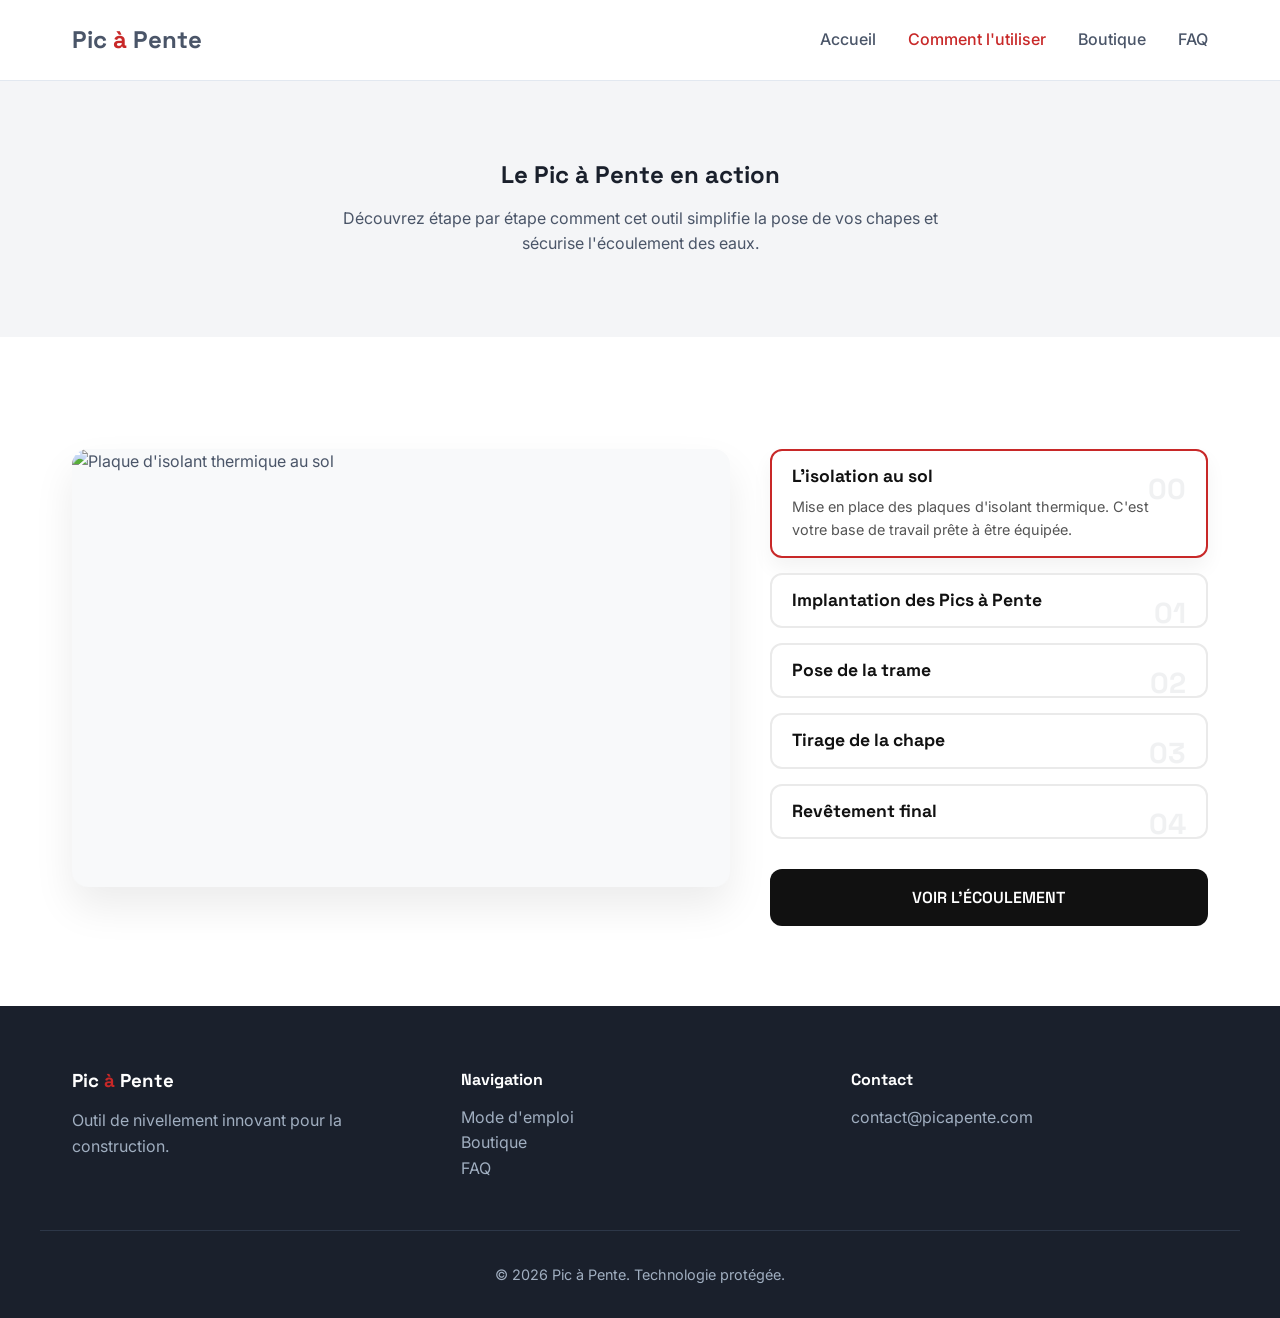
==== guide.html @ 2825bd61 "Add files via upload" ====
<!DOCTYPE html>
<html lang="fr">
<head>
    <meta charset="UTF-8">
    <meta name="viewport" content="width=device-width, initial-scale=1.0">
    <title>Comment utiliser le Pic à Pente</title>
    <link href="https://fonts.googleapis.com/css2?family=Inter:wght@400;500;600&family=Space+Grotesk:wght@500;600;700&display=swap" rel="stylesheet">
    <link rel="stylesheet" href="style.css">
    
    <!-- Styles spécifiques au visualiseur interactif -->
    <style>
        .helix-viewer {
            display: grid;
            grid-template-columns: 1.5fr 1fr;
            gap: 40px;
            align-items: start;
            margin-top: 2rem;
        }

        /* Zone d'affichage 3D */
        .viewer-display {
            position: relative;
            background: #f8f9fa;
            border-radius: 16px;
            aspect-ratio: 3 / 2;
            overflow: hidden;
            box-shadow: 0 20px 40px rgba(0,0,0,0.08);
        }

        .layer {
            position: absolute;
            top: 0;
            left: 0;
            width: 100%;
            height: 100%;
            object-fit: cover;
            opacity: 0;
            transition: opacity 0.5s ease-in-out;
            pointer-events: none;
        }

        .layer.active {
            opacity: 1;
            z-index: 2;
        }

        /* Panneau de contrôle */
        .viewer-controls {
            display: flex;
            flex-direction: column;
            gap: 15px;
        }

        .phase-card {
            background: #ffffff;
            border: 2px solid #eaeaea;
            padding: 15px 20px;
            border-radius: 12px;
            cursor: pointer;
            transition: all 0.3s ease;
            position: relative;
        }

        .phase-card:hover {
            background: #fcfcfc;
            border-color: #dcdcdc;
        }

        /* Utilisation de la couleur rouge de ta charte */
        .phase-card.active {
            border-color: var(--red, #C82828);
            box-shadow: 0 10px 20px rgba(0,0,0,0.05);
        }

        .phase-card h4 {
            margin: 0;
            font-size: 1.1rem;
            font-family: 'Space Grotesk', sans-serif;
            color: #111;
        }

        .phase-card p {
            margin: 8px 0 0;
            font-size: 0.9rem;
            color: #555;
            display: none;
        }

        .phase-card.active p {
            display: block;
        }

        .phase-number {
            position: absolute;
            right: 20px;
            top: 15px;
            font-weight: 700;
            opacity: 0.08;
            font-size: 1.8rem;
            font-family: 'Space Grotesk', sans-serif;
        }

        /* Bouton Simulation */
        .sim-toggle {
            margin-top: 15px;
            background: #111;
            color: white;
            border: none;
            padding: 18px;
            border-radius: 12px;
            font-size: 1rem;
            font-weight: 600;
            font-family: 'Space Grotesk', sans-serif;
            cursor: pointer;
            display: flex;
            align-items: center;
            justify-content: center;
            gap: 10px;
            transition: all 0.3s ease;
        }

        .sim-toggle:hover {
            background: #333;
            transform: translateY(-2px);
        }

        .sim-toggle.active {
            background: var(--red, #C82828);
        }

        /* Responsive */
        @media (max-width: 900px) {
            .helix-viewer {
                grid-template-columns: 1fr;
            }
        }
    </style>
</head>
<body>

    <nav class="navbar">
        <div class="container">
            <a href="index.html" class="logo">Pic <span class="text-red">à </span>Pente</a>
            <div class="menu-toggle">☰</div>
            <ul class="nav-links">
                <li><a href="index.html">Accueil</a></li>
                <li><a href="guide.html" class="text-red">Comment l'utiliser</a></li>
                <li><a href="boutique.html">Boutique</a></li>
                <li><a href="faq.html">FAQ</a></li>
            </ul>
        </div>
    </nav>

    <main>
        <!-- En-tête de la page -->
        <section class="section bg-grey text-center">
            <div class="container">
                <h1>Le Pic à Pente en action</h1>
                <!-- Remplacement de coulage par pose -->
                <p style="max-width: 600px; margin: 0 auto;">Découvrez étape par étape comment cet outil simplifie la pose de vos chapes et sécurise l'écoulement des eaux.</p>
            </div>
        </section>

        <!-- Section du Visualiseur -->
        <section class="section">
            <div class="container">
                
                <div class="helix-viewer">
                    <!-- Zone d'affichage de la maquette -->
                    <div class="viewer-display">
                        <img src="images/etape0.png" id="img-0" class="layer active" alt="Plaque d'isolant thermique au sol">
                        <img src="images/etape1.png" id="img-1" class="layer" alt="Isolant avec Pics à Pente vissés">
                        <img src="images/etape2.png" id="img-2" class="layer" alt="Mise en place de la trame de chape">
                        <!-- Remplacement de coulée par tirée -->
                        <img src="images/etape3.png" id="img-3" class="layer" alt="Chape tirée et complètement finie">
                        <img src="images/etape4.png" id="img-4" class="layer" alt="Pose du revêtement final type carrelage">
                        
                        <!-- La vidéo WebGL/Simulation par dessus -->
                        <video src="images/simulation.mp4" id="sim-video" class="layer" muted loop playsinline></video>
                    </div>

                    <!-- Menu interactif des étapes -->
                    <div class="viewer-controls">
                        <div class="phase-card active" data-target="0">
                            <span class="phase-number">00</span>
                            <h4>L'isolation au sol</h4>
                            <p>Mise en place des plaques d'isolant thermique. C'est votre base de travail prête à être équipée.</p>
                        </div>

                        <div class="phase-card" data-target="1">
                            <span class="phase-number">01</span>
                            <h4>Implantation des Pics à Pente</h4>
                            <p>Le Pic à Pente se visse directement et solidement dans l'isolant. Vous ajustez la tête micrométrique au laser pour trouver votre niveau exact.</p>
                        </div>

                        <div class="phase-card" data-target="2">
                            <span class="phase-number">02</span>
                            <h4>Pose de la trame</h4>
                            <p>Mise en place de la trame de chape. Les Pics à Pente s'intègrent parfaitement à travers les mailles sans gêner votre préparation.</p>
                        </div>

                        <div class="phase-card" data-target="3">
                            <span class="phase-number">03</span>
                            <!-- Remplacement de Coulage par Tirage -->
                            <h4>Tirage de la chape</h4>
                            <p>Vous tirez votre chape sèche en vous calant sur les têtes des Pics à Pente. Ils restent définitivement noyés dans la masse : zéro outil à retirer, aucun trou à reboucher.</p>
                        </div>

                        <div class="phase-card" data-target="4">
                            <span class="phase-number">04</span>
                            <h4>Revêtement final</h4>
                            <p>Pose du carrelage. Le système est totalement invisible sous le revêtement final et garantit une pente parfaite du premier coup pour l'écoulement des eaux.</p>
                        </div>

                        <button class="sim-toggle" id="sim-btn">
                            VOIR L'ÉCOULEMENT
                        </button>
                    </div>
                </div>

            </div>
        </section>
    </main>

    <footer class="footer">
        <div class="container grid-3">
            <div>
                <h3 style="color: var(--white);">Pic <span class="text-red">à </span>Pente</h3>
                <p>Outil de nivellement innovant pour la construction.</p>
            </div>
            <div>
                <h4 style="color: var(--white);">Navigation</h4>
                <ul style="list-style: none;">
                    <li><a href="guide.html">Mode d'emploi</a></li>
                    <li><a href="boutique.html">Boutique</a></li>
                    <li><a href="faq.html">FAQ</a></li>
                </ul>
            </div>
            <div>
                <h4 style="color: var(--white);">Contact</h4>
                <p>contact@picapente.com</p>
            </div>
        </div>
        <div class="container footer-bottom">
            <p>&copy; 2026 Pic à Pente. Technologie protégée.</p>
        </div>
    </footer>

    <script src="app.js"></script>
    
    <!-- Script d'interaction du visualiseur -->
    <script>
        document.addEventListener("DOMContentLoaded", function() {
            const cards = document.querySelectorAll('.phase-card');
            const layers = document.querySelectorAll('.layer');
            const video = document.getElementById('sim-video');
            const simBtn = document.getElementById('sim-btn');

            // Gestion du clic sur les cartes
            cards.forEach(card => {
                card.addEventListener('click', () => {
                    const targetIndex = card.getAttribute('data-target');

                    // Reset vidéo
                    video.classList.remove('active');
                    video.pause();
                    simBtn.classList.remove('active');
                    simBtn.innerHTML = `VOIR L'ÉCOULEMENT`;

                    // Switch classes cartes
                    cards.forEach(c => c.classList.remove('active'));
                    card.classList.add('active');

                    // Switch images
                    layers.forEach(l => l.classList.remove('active'));
                    document.getElementById(`img-${targetIndex}`).classList.add('active');
                });
            });

            // Gestion de la simulation
            simBtn.addEventListener('click', () => {
                if (video.classList.contains('active')) {
                    video.classList.remove('active');
                    video.pause();
                    simBtn.classList.remove('active');
                    simBtn.innerHTML = `VOIR L'ÉCOULEMENT`;
                } else {
                    // Activer la phase 4 automatiquement pour le fond
                    cards.forEach(c => c.classList.remove('active'));
                    cards[4].classList.add('active'); // L'index 4 correspond au 5ème élément (étape finale)
                    
                    layers.forEach(l => l.classList.remove('active'));
                    document.getElementById('img-4').classList.add('active');

                    // Lancer la vidéo
                    video.classList.add('active');
                    video.play();
                    simBtn.classList.add('active');
                    simBtn.innerHTML = `ARRÊTER L'ÉCOULEMENT`;
                }
            });
        });
    </script>
</body>
</html>
---- style.css ----
/* =========================================
   VARIABLES & RESET
========================================= */
:root {
    --red: #C82828;
    --red-dark: #A01F1F;
    --grey-bg: #F4F5F7;
    --grey-text: #4A5568;
    --dark: #1A202C;
    --white: #FFFFFF;
    
    --font-head: 'Space Grotesk', sans-serif;
    --font-body: 'Inter', sans-serif;
    
    --radius: 8px;
    --transition: all 0.3s ease;
}

*, *::before, *::after {
    box-sizing: border-box;
    margin: 0;
    padding: 0;
}

html {
    scroll-behavior: smooth;
}

body {
    font-family: var(--font-body);
    color: var(--grey-text);
    background-color: var(--white);
    line-height: 1.6;
    overflow-x: hidden;
}

h1, h2, h3, h4 {
    font-family: var(--font-head);
    color: var(--dark);
    line-height: 1.2;
    margin-bottom: 1rem;
}

a {
    text-decoration: none;
    color: inherit;
}

/* =========================================
   LAYOUT & UTILITIES
========================================= */
.container {
    width: 100%;
    max-width: 1200px;
    margin: 0 auto;
    padding: 0 2rem;
}

.section {
    padding: 5rem 0;
}

.text-center { text-align: center; }
.text-red { color: var(--red); }
.bg-grey { background-color: var(--grey-bg); }

.grid-2, .grid-3 {
    display: grid;
    gap: 2rem;
}
.grid-2 { grid-template-columns: repeat(2, 1fr); }
.grid-3 { grid-template-columns: repeat(3, 1fr); }

/* =========================================
   COMPONENTS
========================================= */
.btn {
    display: inline-block;
    padding: 0.8rem 1.8rem;
    border-radius: var(--radius);
    font-weight: 600;
    transition: var(--transition);
    border: 2px solid transparent;
    cursor: pointer;
}
.btn-primary { background: var(--red); color: var(--white); }
.btn-primary:hover { background: var(--red-dark); }
.btn-outline { border-color: var(--red); color: var(--red); }
.btn-outline:hover { background: var(--red); color: var(--white); }

.badge {
    display: inline-block;
    background: var(--white);
    border: 1px solid var(--red);
    color: var(--red);
    padding: 0.4rem 1rem;
    border-radius: 50px;
    font-size: 0.85rem;
    font-weight: 600;
    margin-bottom: 1.5rem;
}

.card {
    background: var(--white);
    padding: 2.5rem;
    border-radius: var(--radius);
    box-shadow: 0 4px 6px rgba(0,0,0,0.05);
    border: 1px solid #E2E8F0;
    transition: var(--transition);
}
.card:hover { transform: translateY(-5px); box-shadow: 0 10px 15px rgba(0,0,0,0.1); }

/* =========================================
   NAVIGATION & FOOTER
========================================= */
.navbar {
    background: var(--white);
    border-bottom: 1px solid #E2E8F0;
    position: sticky;
    top: 0;
    z-index: 1000;
}
.navbar .container {
    display: flex;
    justify-content: space-between;
    align-items: center;
    height: 80px;
}
.logo {
    font-family: var(--font-head);
    font-size: 1.5rem;
    font-weight: 700;
}
.nav-links {
    display: flex;
    gap: 2rem;
    list-style: none;
}
.nav-links a { font-weight: 500; transition: var(--transition); }
.nav-links a:hover { color: var(--red); }
.menu-toggle { display: none; font-size: 1.5rem; cursor: pointer; color: var(--dark); }

.footer {
    background: var(--dark);
    color: var(--white);
    padding: 4rem 0 2rem;
    margin-top: auto;
}
.footer p, .footer a { color: #A0AEC0; }
.footer a:hover { color: var(--white); }
.footer-bottom { text-align: center; margin-top: 3rem; padding-top: 2rem; border-top: 1px solid #2D3748; font-size: 0.9rem; }

/* =========================================
   PAGE SPECIFICS (FAQ)
========================================= */
.faq-item {
    border-bottom: 1px solid #E2E8F0;
    padding: 1.5rem 0;
}
.faq-question {
    display: flex;
    justify-content: space-between;
    align-items: center;
    cursor: pointer;
    font-family: var(--font-head);
    font-weight: 600;
    font-size: 1.1rem;
    color: var(--dark);
}
.faq-answer {
    max-height: 0;
    overflow: hidden;
    transition: max-height 0.3s ease;
}
.faq-answer p { margin-top: 1rem; }
.faq-item.active .faq-answer { max-height: 300px; }
.faq-item.active .faq-question { color: var(--red); }
.faq-icon { transition: transform 0.3s ease; font-size: 1.2rem; }
.faq-item.active .faq-icon { transform: rotate(45deg); }

/* =========================================
   RESPONSIVE (MOBILE)
========================================= */
@media (max-width: 768px) {
    .grid-2, .grid-3 { grid-template-columns: 1fr; }
    .section { padding: 3rem 0; }
    
    /* Menu Mobile */
    .menu-toggle { display: block; }
    .nav-links {
        position: absolute;
        top: 80px;
        left: 0;
        width: 100%;
        background: var(--white);
        flex-direction: column;
        gap: 0;
        border-bottom: 1px solid #E2E8F0;
        clip-path: polygon(0 0, 100% 0, 100% 0, 0 0);
        transition: clip-path 0.3s ease-in-out;
    }
    .nav-links.active { clip-path: polygon(0 0, 100% 0, 100% 100%, 0 100%); }
    .nav-links li { text-align: center; padding: 1rem; border-top: 1px solid #F4F5F7; }
    
    h1 { font-size: 2.5rem; }
}
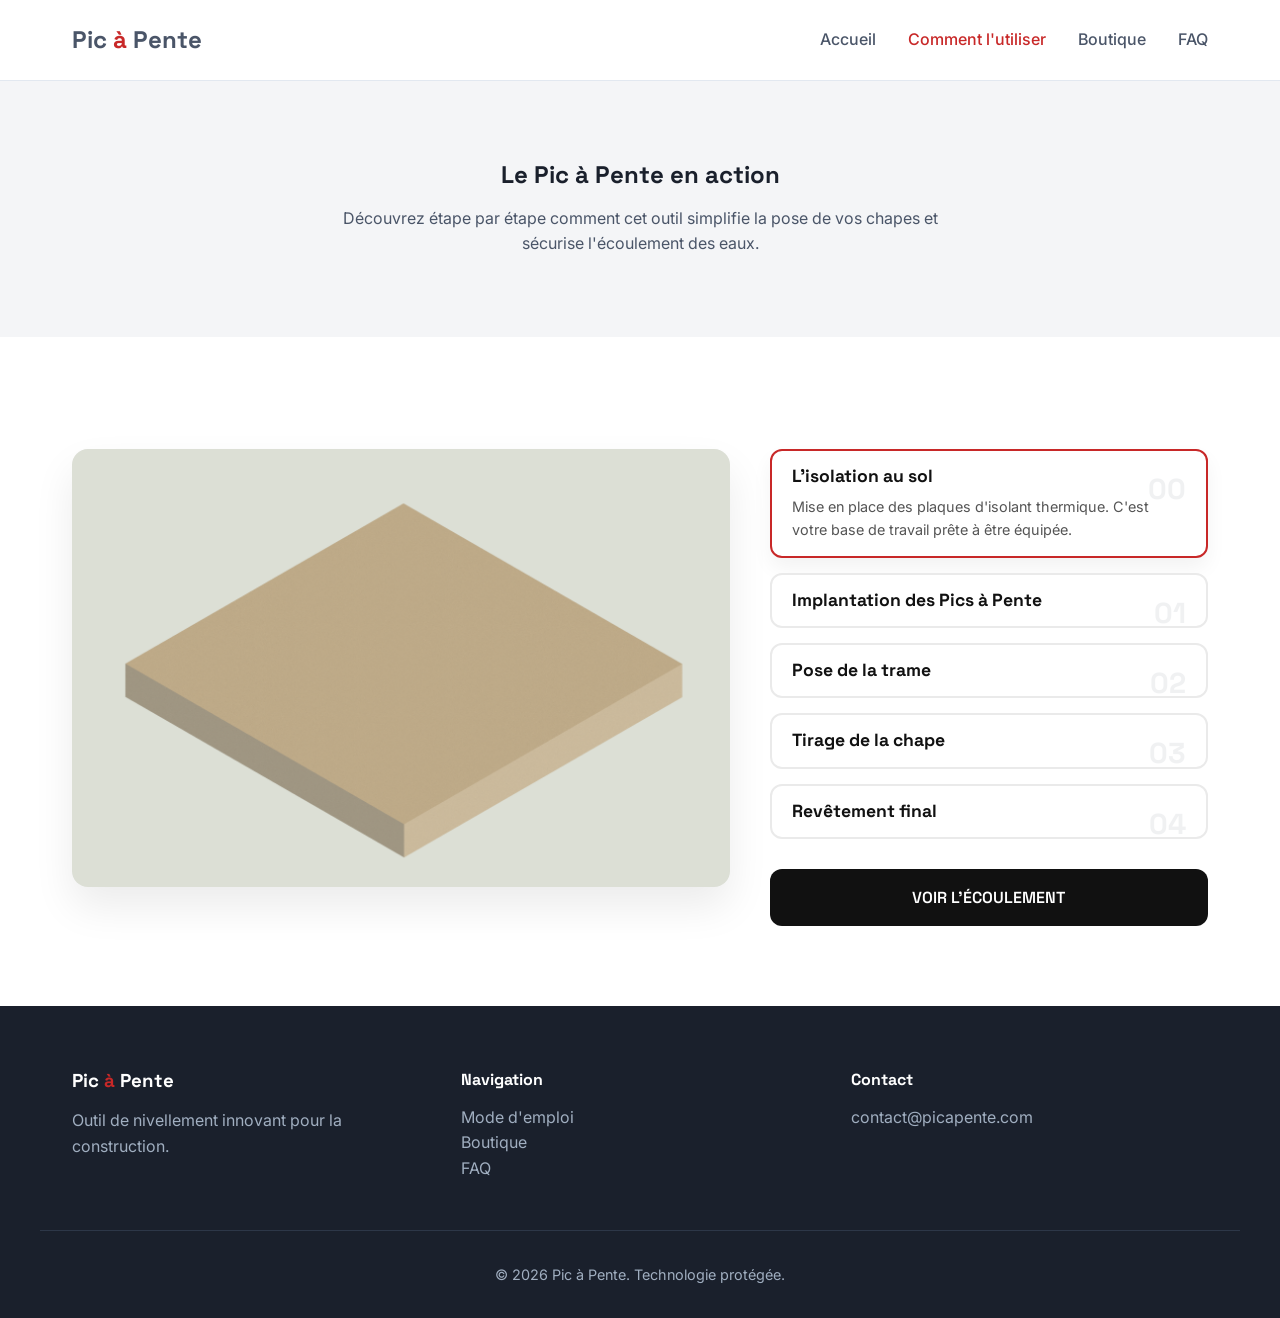
==== commit 380c27fd: "Update guide.html" ====
--- a/guide.html
+++ b/guide.html
@@ -7,7 +7,6 @@
     <link href="https://fonts.googleapis.com/css2?family=Inter:wght@400;500;600&family=Space+Grotesk:wght@500;600;700&display=swap" rel="stylesheet">
     <link rel="stylesheet" href="style.css">
     
-    <!-- Styles spécifiques au visualiseur interactif -->
     <style>
         .helix-viewer {
             display: grid;
@@ -17,7 +16,6 @@
             margin-top: 2rem;
         }
 
-        /* Zone d'affichage 3D */
         .viewer-display {
             position: relative;
             background: #f8f9fa;
@@ -44,7 +42,6 @@
             z-index: 2;
         }
 
-        /* Panneau de contrôle */
         .viewer-controls {
             display: flex;
             flex-direction: column;
@@ -66,7 +63,6 @@
             border-color: #dcdcdc;
         }
 
-        /* Utilisation de la couleur rouge de ta charte */
         .phase-card.active {
             border-color: var(--red, #C82828);
             box-shadow: 0 10px 20px rgba(0,0,0,0.05);
@@ -100,7 +96,6 @@
             font-family: 'Space Grotesk', sans-serif;
         }
 
-        /* Bouton Simulation */
         .sim-toggle {
             margin-top: 15px;
             background: #111;
@@ -128,7 +123,6 @@
             background: var(--red, #C82828);
         }
 
-        /* Responsive */
         @media (max-width: 900px) {
             .helix-viewer {
                 grid-template-columns: 1fr;
@@ -152,34 +146,27 @@
     </nav>
 
     <main>
-        <!-- En-tête de la page -->
         <section class="section bg-grey text-center">
             <div class="container">
                 <h1>Le Pic à Pente en action</h1>
-                <!-- Remplacement de coulage par pose -->
                 <p style="max-width: 600px; margin: 0 auto;">Découvrez étape par étape comment cet outil simplifie la pose de vos chapes et sécurise l'écoulement des eaux.</p>
             </div>
         </section>
 
-        <!-- Section du Visualiseur -->
         <section class="section">
             <div class="container">
-                
                 <div class="helix-viewer">
-                    <!-- Zone d'affichage de la maquette -->
                     <div class="viewer-display">
                         <img src="images/etape0.png" id="img-0" class="layer active" alt="Plaque d'isolant thermique au sol">
                         <img src="images/etape1.png" id="img-1" class="layer" alt="Isolant avec Pics à Pente vissés">
                         <img src="images/etape2.png" id="img-2" class="layer" alt="Mise en place de la trame de chape">
-                        <!-- Remplacement de coulée par tirée -->
                         <img src="images/etape3.png" id="img-3" class="layer" alt="Chape tirée et complètement finie">
                         <img src="images/etape4.png" id="img-4" class="layer" alt="Pose du revêtement final type carrelage">
                         
-                        <!-- La vidéo WebGL/Simulation par dessus -->
-                        <video src="images/simulation.mp4" id="sim-video" class="layer" muted loop playsinline></video>
+                        <!-- GIF de simulation -->
+                        <img src="images/simulation.gif" id="sim-gif" class="layer" alt="Simulation d'écoulement des eaux">
                     </div>
 
-                    <!-- Menu interactif des étapes -->
                     <div class="viewer-controls">
                         <div class="phase-card active" data-target="0">
                             <span class="phase-number">00</span>
@@ -201,7 +188,6 @@
 
                         <div class="phase-card" data-target="3">
                             <span class="phase-number">03</span>
-                            <!-- Remplacement de Coulage par Tirage -->
                             <h4>Tirage de la chape</h4>
                             <p>Vous tirez votre chape sèche en vous calant sur les têtes des Pics à Pente. Ils restent définitivement noyés dans la masse : zéro outil à retirer, aucun trou à reboucher.</p>
                         </div>
@@ -217,7 +203,6 @@
                         </button>
                     </div>
                 </div>
-
             </div>
         </section>
     </main>
@@ -248,53 +233,42 @@
 
     <script src="app.js"></script>
     
-    <!-- Script d'interaction du visualiseur -->
     <script>
         document.addEventListener("DOMContentLoaded", function() {
             const cards = document.querySelectorAll('.phase-card');
             const layers = document.querySelectorAll('.layer');
-            const video = document.getElementById('sim-video');
+            const simGif = document.getElementById('sim-gif');
             const simBtn = document.getElementById('sim-btn');
 
-            // Gestion du clic sur les cartes
             cards.forEach(card => {
                 card.addEventListener('click', () => {
                     const targetIndex = card.getAttribute('data-target');
 
-                    // Reset vidéo
-                    video.classList.remove('active');
-                    video.pause();
+                    simGif.classList.remove('active');
                     simBtn.classList.remove('active');
                     simBtn.innerHTML = `VOIR L'ÉCOULEMENT`;
 
-                    // Switch classes cartes
                     cards.forEach(c => c.classList.remove('active'));
                     card.classList.add('active');
 
-                    // Switch images
                     layers.forEach(l => l.classList.remove('active'));
                     document.getElementById(`img-${targetIndex}`).classList.add('active');
                 });
             });
 
-            // Gestion de la simulation
             simBtn.addEventListener('click', () => {
-                if (video.classList.contains('active')) {
-                    video.classList.remove('active');
-                    video.pause();
+                if (simGif.classList.contains('active')) {
+                    simGif.classList.remove('active');
                     simBtn.classList.remove('active');
                     simBtn.innerHTML = `VOIR L'ÉCOULEMENT`;
                 } else {
-                    // Activer la phase 4 automatiquement pour le fond
                     cards.forEach(c => c.classList.remove('active'));
-                    cards[4].classList.add('active'); // L'index 4 correspond au 5ème élément (étape finale)
+                    cards[4].classList.add('active');
                     
                     layers.forEach(l => l.classList.remove('active'));
                     document.getElementById('img-4').classList.add('active');
 
-                    // Lancer la vidéo
-                    video.classList.add('active');
-                    video.play();
+                    simGif.classList.add('active');
                     simBtn.classList.add('active');
                     simBtn.innerHTML = `ARRÊTER L'ÉCOULEMENT`;
                 }
@@ -302,4 +276,4 @@
         });
     </script>
 </body>
-</html>+</html>
